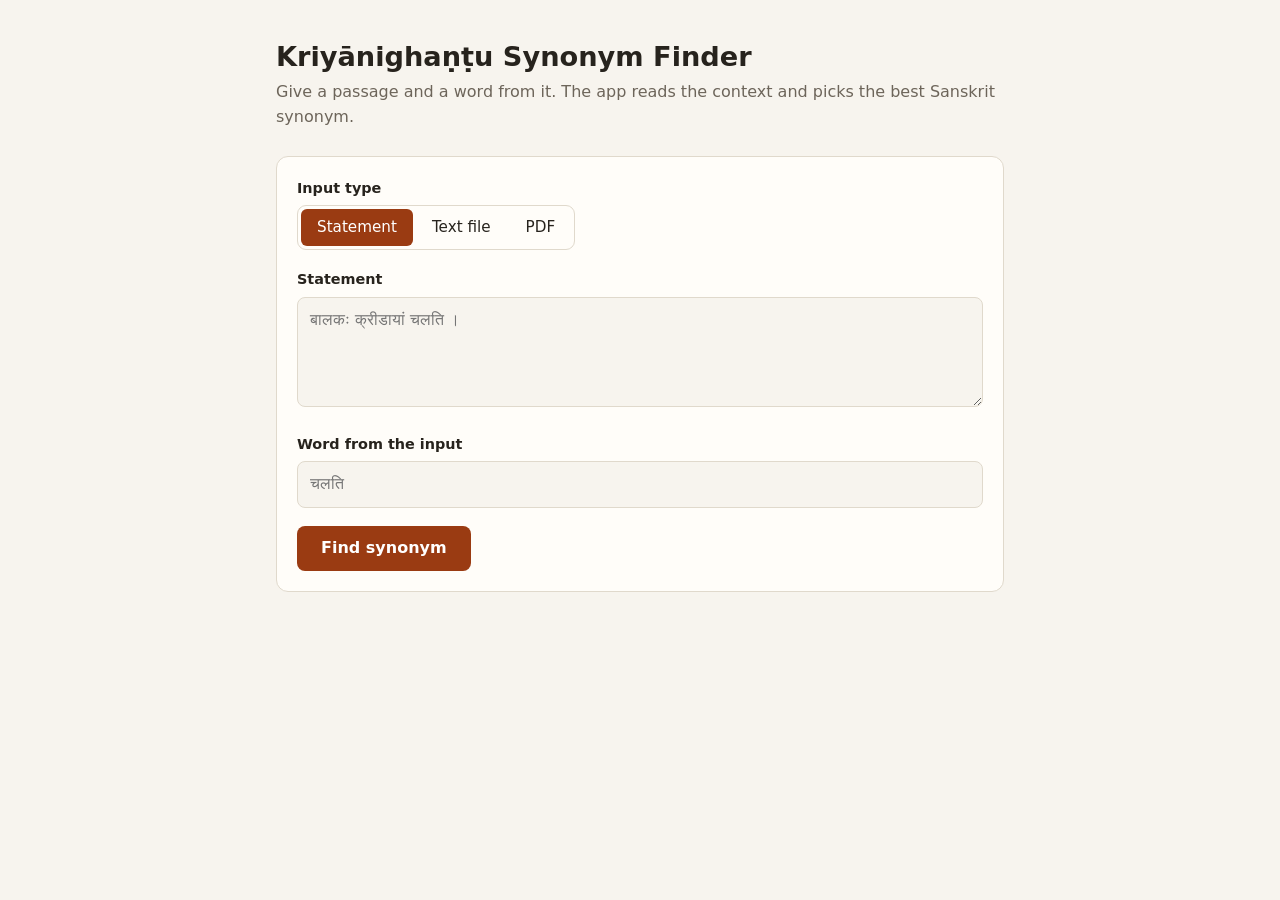
==== webapp/templates/index.html @ 25196334 "Kriyanighantu synonym finder: graph pipeline, web app, report and deployment - Builds a Verb-Shade-S" ====
<!doctype html>
<html lang="en">
<head>
<meta charset="utf-8">
<meta name="viewport" content="width=device-width, initial-scale=1">
<title>Kriyānighaṇṭu Synonym Finder</title>
<style>
:root {
  color-scheme: light dark;
  --bg: #f7f4ee; --panel: #fffdf9; --ink: #27231d; --muted: #6d655a; --line: #e0d9cc;
  --accent: #9a3b12; --accent-ink: #fff; --soft: #f6e8df; --warn-bg: #fdf3d8; --warn-ink: #6f5200;
}
@media (prefers-color-scheme: dark) {
  :root {
    --bg: #1b1916; --panel: #25221e; --ink: #f0ebe2; --muted: #aaa193; --line: #3b362f;
    --accent: #ef9a6d; --accent-ink: #2a1408; --soft: #3a2a20; --warn-bg: #3a3018; --warn-ink: #eed08a;
  }
}
* { box-sizing: border-box; }
body {
  margin: 0; background: var(--bg); color: var(--ink);
  font: 16px/1.55 "Segoe UI", "Nirmala UI", "Noto Sans Devanagari", system-ui, sans-serif;
}
main { max-width: 760px; margin: 0 auto; padding: 40px 16px 64px; }
h1 { font-size: 1.7rem; margin: 0; line-height: 1.25; }
.lead { color: var(--muted); margin: 6px 0 26px; }
.panel { background: var(--panel); border: 1px solid var(--line); border-radius: 12px; padding: 20px; }
form .panel { display: grid; gap: 18px; }
fieldset { border: 0; padding: 0; margin: 0; }
legend, label.field { display: block; font-weight: 600; font-size: .9rem; margin-bottom: 6px; padding: 0; }
.toggle { display: inline-flex; border: 1px solid var(--line); border-radius: 9px; padding: 3px; gap: 3px; }
.toggle input { position: absolute; opacity: 0; pointer-events: none; }
.toggle label { padding: 7px 16px; border-radius: 6px; cursor: pointer; font-size: .95rem; }
.toggle input:checked + label { background: var(--accent); color: var(--accent-ink); }
.toggle input:focus-visible + label { outline: 2px solid var(--accent); outline-offset: 2px; }
textarea, input[type=text], input[type=file] {
  width: 100%; font: inherit; color: inherit; background: var(--bg);
  border: 1px solid var(--line); border-radius: 8px; padding: 10px 12px;
}
textarea { min-height: 110px; resize: vertical; }
[hidden] { display: none !important; }
button.go {
  justify-self: start; background: var(--accent); color: var(--accent-ink); border: 0;
  border-radius: 8px; padding: 10px 24px; font: inherit; font-weight: 600; cursor: pointer;
}
button.go:disabled { opacity: .6; cursor: progress; }
#results { margin-top: 22px; display: grid; gap: 16px; }
.sentence { color: var(--muted); font-size: .92rem; margin: 0 0 12px; }
.tag { font-size: .8rem; font-weight: 600; letter-spacing: .02em; color: var(--muted); margin: 0; }
.best { font-size: 2.3rem; font-weight: 700; color: var(--accent); margin: 2px 0 4px; line-height: 1.25; overflow-wrap: anywhere; }
.forms { color: var(--muted); font-size: .92rem; margin: 0 0 10px; }
.meaning { margin: 12px 0 0; }
.gloss { color: var(--muted); font-size: .92rem; margin: 3px 0 0; }
.note { margin: 14px 0 0; padding: 9px 12px; border-radius: 8px; background: var(--soft); font-size: .92rem; }
.note.guess { background: var(--warn-bg); color: var(--warn-ink); }
.chips { display: flex; flex-wrap: wrap; gap: 6px; margin-top: 6px; }
.chip { border: 1px solid var(--line); border-radius: 99px; padding: 3px 12px; font-size: .95rem; background: none; color: inherit; font-family: inherit; }
button.chip { cursor: pointer; }
button.chip:hover { border-color: var(--accent); }
.section { margin-top: 16px; }
details { margin-top: 14px; border-top: 1px solid var(--line); padding-top: 10px; }
summary { cursor: pointer; font-size: .92rem; font-weight: 600; }
.other { margin-top: 10px; font-size: .92rem; }
.problem h2 { margin: 0 0 6px; font-size: 1.2rem; }
.problem p { margin: 0; }
.summary { color: var(--muted); font-size: .92rem; margin: 0; }
</style>
</head>
<body>
<main>
  <h1>Kriyānighaṇṭu Synonym Finder</h1>
  <p class="lead">Give a passage and a word from it. The app reads the context and picks the best Sanskrit synonym.</p>

  <form id="form">
    <div class="panel">
      <fieldset>
        <legend>Input type</legend>
        <div class="toggle">
          <input type="radio" name="mode" id="m-statement" value="statement" checked><label for="m-statement">Statement</label>
          <input type="radio" name="mode" id="m-text" value="text"><label for="m-text">Text file</label>
          <input type="radio" name="mode" id="m-pdf" value="pdf"><label for="m-pdf">PDF</label>
        </div>
      </fieldset>

      <div id="statement-input">
        <label class="field" for="text">Statement</label>
        <textarea id="text" name="text" placeholder="बालकः क्रीडायां चलति ।"></textarea>
      </div>
      <div id="file-input" hidden>
        <label class="field" for="file" id="file-label">File</label>
        <input type="file" id="file" name="file">
      </div>

      <div>
        <label class="field" for="word">Word from the input</label>
        <input type="text" id="word" name="word" placeholder="चलति" autocomplete="off">
      </div>
      <button class="go" id="go" type="submit">Find synonym</button>
    </div>
  </form>

  <div id="results" aria-live="polite"></div>
</main>

<script>
const form = document.getElementById('form');
const results = document.getElementById('results');
const go = document.getElementById('go');
const fileInput = document.getElementById('file');
const wordInput = document.getElementById('word');

function el(tag, className, text) {
  const node = document.createElement(tag);
  if (className) node.className = className;
  if (text !== undefined && text !== null) node.textContent = text;
  return node;
}

function meaningName(m) {
  return m.qualifier ? `${m.name} (${m.qualifier})` : m.name;
}

function chips(words, onPick) {
  const row = el('div', 'chips');
  for (const word of words) {
    const chip = el(onPick ? 'button' : 'span', 'chip', word);
    if (onPick) { chip.type = 'button'; chip.onclick = () => onPick(word); }
    row.append(chip);
  }
  return row;
}

function renderProblem(data) {
  const card = el('section', 'panel problem');
  card.append(el('h2', '', data.title), el('p', '', data.message));
  if (data.suggestions && data.suggestions.length) {
    const box = el('div', 'section');
    box.append(el('p', 'tag', data.suggestions_in_text ? 'Similar words in your text' : 'Similar verbs in the database'));
    box.append(chips(data.suggestions, data.suggestions_in_text ? word => { wordInput.value = word; form.requestSubmit(); } : null));
    card.append(box);
  }
  results.append(card);
}

function renderOccurrence(item) {
  const card = el('section', 'panel');
  card.append(el('p', 'sentence', item.sentence));
  const answer = item.answer;

  if (answer) {
    card.append(el('p', 'tag', answer.kind === 'exact' ? 'Best suited synonym' : 'Closest related word (no exact synonym)'));
    card.append(el('p', 'best', answer.best.word));
    if (answer.best.forms.length > 1) card.append(el('p', 'forms', 'Also: ' + answer.best.forms.slice(1).join(', ')));
    const meaning = el('p', 'meaning');
    meaning.append(el('strong', '', 'Meaning: '), document.createTextNode(meaningName(answer)));
    card.append(meaning);
    card.append(el('p', 'gloss', answer.gloss || 'The dataset has no English gloss for this meaning.'));
    card.append(el('p', 'note' + (item.certain ? '' : ' guess'),
      item.note + (answer.because.length ? ' Context words: ' + answer.because.join(', ') + '.' : '')));
    if (answer.alternatives.length) {
      const box = el('div', 'section');
      box.append(el('p', 'tag', 'Other synonyms for this meaning'));
      box.append(chips(answer.alternatives.map(a => a.word)));
      card.append(box);
    }
  } else {
    const box = el('div', 'problem');
    box.append(el('h2', '', item.explanation.title), el('p', '', item.explanation.message));
    card.append(box);
  }

  if (item.other_meanings.length) {
    const more = el('details');
    more.append(el('summary', '', `Other recorded meanings (${item.other_meanings.length})`));
    for (const m of item.other_meanings) {
      const row = el('div', 'other');
      row.append(el('strong', '', meaningName(m)));
      row.append(document.createTextNode(m.best ? ' → ' + m.best.word : ' → no synonym in the database'));
      if (m.gloss) row.append(el('div', 'gloss', m.gloss));
      more.append(row);
    }
    card.append(more);
  }
  results.append(card);
}

function render(data) {
  results.replaceChildren();
  if (data.status !== 'ok') return renderProblem(data);
  const shown = data.occurrences.length;
  const extra = data.occurrences_total > shown ? ` Showing the first ${shown} of ${data.occurrences_total}.` : '';
  if (data.occurrences_total > 1) results.append(el('p', 'summary', `“${data.word}” occurs in ${data.occurrences_total} sentences; each is read separately.${extra}`));
  data.occurrences.forEach(renderOccurrence);
}

function syncMode() {
  const mode = form.elements.mode.value;
  document.getElementById('statement-input').hidden = mode !== 'statement';
  document.getElementById('file-input').hidden = mode === 'statement';
  document.getElementById('file-label').textContent = mode === 'pdf' ? 'PDF file' : 'Text file (.txt)';
  fileInput.accept = mode === 'pdf' ? '.pdf,application/pdf' : '.txt,text/plain';
  fileInput.value = '';
  results.replaceChildren();
}
for (const radio of form.elements.mode) radio.addEventListener('change', syncMode);

form.addEventListener('submit', async event => {
  event.preventDefault();
  go.disabled = true;
  go.textContent = 'Reading…';
  try {
    const response = await fetch('/api/find', { method: 'POST', body: new FormData(form) });
    render(await response.json());
  } catch {
    render({ status: 'explained', title: 'The app is not responding', message: 'Check that the window running the app is still open, then try again.' });
  } finally {
    go.disabled = false;
    go.textContent = 'Find synonym';
  }
});
</script>
</body>
</html>
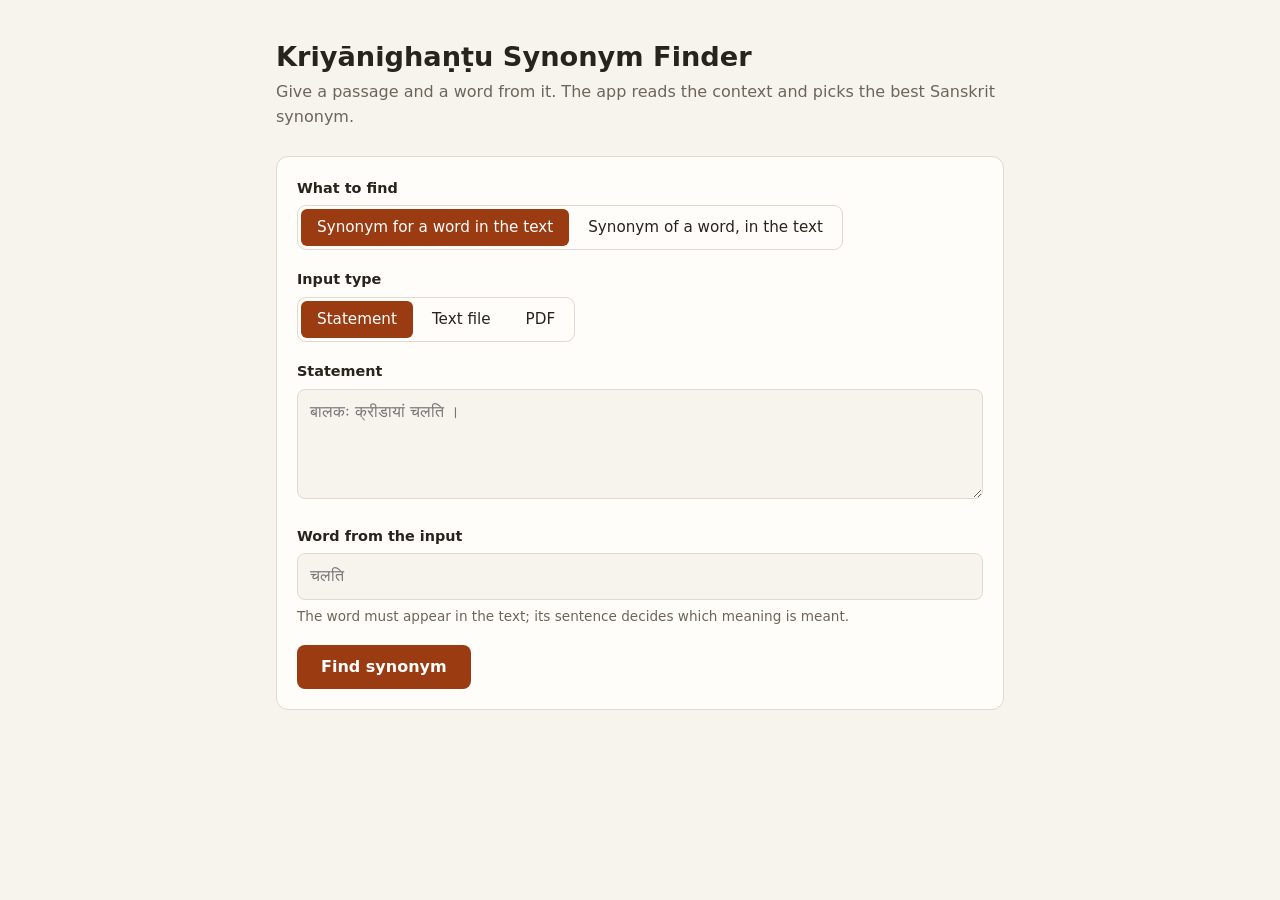
==== commit 0b1d585c: "Add second finder: a word's synonyms inside the text - New toggle on the page: "Synonym for a word i" ====
--- a/webapp/templates/index.html
+++ b/webapp/templates/index.html
@@ -28,7 +28,7 @@
 form .panel { display: grid; gap: 18px; }
 fieldset { border: 0; padding: 0; margin: 0; }
 legend, label.field { display: block; font-weight: 600; font-size: .9rem; margin-bottom: 6px; padding: 0; }
-.toggle { display: inline-flex; border: 1px solid var(--line); border-radius: 9px; padding: 3px; gap: 3px; }
+.toggle { display: inline-flex; flex-wrap: wrap; border: 1px solid var(--line); border-radius: 9px; padding: 3px; gap: 3px; }
 .toggle input { position: absolute; opacity: 0; pointer-events: none; }
 .toggle label { padding: 7px 16px; border-radius: 6px; cursor: pointer; font-size: .95rem; }
 .toggle input:checked + label { background: var(--accent); color: var(--accent-ink); }
@@ -64,15 +64,27 @@
 .problem h2 { margin: 0 0 6px; font-size: 1.2rem; }
 .problem p { margin: 0; }
 .summary { color: var(--muted); font-size: .92rem; margin: 0; }
+.hint { color: var(--muted); font-size: .85rem; margin: 6px 0 0; }
+.toggle { flex-wrap: wrap; }
+mark { background: var(--soft); color: inherit; border-radius: 4px; padding: 0 3px; font-weight: 600; }
+.headword { color: var(--muted); font-size: .92rem; margin: 0 0 6px; }
 </style>
 </head>
 <body>
 <main>
   <h1>Kriyānighaṇṭu Synonym Finder</h1>
-  <p class="lead">Give a passage and a word from it. The app reads the context and picks the best Sanskrit synonym.</p>
+  <p class="lead" id="lead"></p>
 
   <form id="form">
     <div class="panel">
+      <fieldset>
+        <legend>What to find</legend>
+        <div class="toggle">
+          <input type="radio" name="task" id="t-in-context" value="in_context" checked><label for="t-in-context">Synonym for a word in the text</label>
+          <input type="radio" name="task" id="t-in-text" value="in_text"><label for="t-in-text">Synonym of a word, in the text</label>
+        </div>
+      </fieldset>
+
       <fieldset>
         <legend>Input type</legend>
         <div class="toggle">
@@ -92,8 +104,9 @@
       </div>
 
       <div>
-        <label class="field" for="word">Word from the input</label>
+        <label class="field" for="word" id="word-label">Word from the input</label>
         <input type="text" id="word" name="word" placeholder="चलति" autocomplete="off">
+        <p class="hint" id="word-hint"></p>
       </div>
       <button class="go" id="go" type="submit">Find synonym</button>
     </div>
@@ -130,16 +143,70 @@
   return row;
 }
 
+const TASKS = {
+  in_context: {
+    lead: 'Give a passage and a word from it. The app reads the context and picks the best Sanskrit synonym.',
+    label: 'Word from the input',
+    hint: 'The word must appear in the text; its sentence decides which meaning is meant.',
+    button: 'Find synonym',
+  },
+  in_text: {
+    lead: 'Give a passage and any word. The app finds the words in the passage that are its synonyms, reading each in its context.',
+    label: 'Word to find synonyms of',
+    hint: 'The word does not need to be in the text: a Sanskrit verb (चलति) or an English meaning (go, tremble).',
+    button: 'Find in text',
+  },
+};
+const task = () => form.elements.task.value;
+
+function retry(word) { wordInput.value = word; form.requestSubmit(); }
+
 function renderProblem(data) {
   const card = el('section', 'panel problem');
   card.append(el('h2', '', data.title), el('p', '', data.message));
   if (data.suggestions && data.suggestions.length) {
+    // A spelling suggestion can be retried; in the in-text finder any database verb can be, since it need not be in the text.
+    const canRetry = data.suggestions_in_text || (task() === 'in_text' && !data.suggestions_label);
+    const label = data.suggestions_label || (data.suggestions_in_text ? 'Similar words in your text' : 'Similar verbs in the database');
     const box = el('div', 'section');
-    box.append(el('p', 'tag', data.suggestions_in_text ? 'Similar words in your text' : 'Similar verbs in the database'));
-    box.append(chips(data.suggestions, data.suggestions_in_text ? word => { wordInput.value = word; form.requestSubmit(); } : null));
+    box.append(el('p', 'tag', label));
+    box.append(chips(data.suggestions, canRetry ? retry : null));
     card.append(box);
   }
   results.append(card);
+}
+
+function sentenceWith(sentence, token) {
+  // The sentence with the matched word highlighted (it is rebuilt from tokens, so the word is present as typed).
+  const line = el('p', 'sentence');
+  const at = sentence.indexOf(token);
+  if (at < 0) { line.textContent = sentence; return line; }
+  line.append(document.createTextNode(sentence.slice(0, at)), el('mark', '', token),
+              document.createTextNode(sentence.slice(at + token.length)));
+  return line;
+}
+
+function renderMatch(item) {
+  const card = el('section', 'panel');
+  card.append(sentenceWith(item.sentence, item.token));
+  card.append(el('p', 'tag', item.kind === 'exact' ? 'Synonym found in your text' : 'Related word found in your text (no exact synonym)'));
+  card.append(el('p', 'best', item.token));
+  if (item.headword !== item.token) card.append(el('p', 'headword', 'Dictionary form: ' + item.headword));
+  const meaning = el('p', 'meaning');
+  meaning.append(el('strong', '', 'Shared meaning: '), document.createTextNode(meaningName(item.meaning)));
+  card.append(meaning);
+  card.append(el('p', 'gloss', item.meaning.gloss || 'The dataset has no English gloss for this meaning.'));
+  card.append(el('p', 'note' + (item.certain ? '' : ' guess'),
+    item.note + (item.because.length ? ' Context words: ' + item.because.join(', ') + '.' : '')));
+  results.append(card);
+}
+
+function renderMatches(data) {
+  const n = data.matches_total, shown = data.matches.length;
+  const extra = n > shown ? ` Showing the best ${shown}.` : '';
+  results.append(el('p', 'summary',
+    `Found ${n} word${n > 1 ? 's' : ''} in your text sharing a meaning with “${data.word}”, best match first.${extra}`));
+  data.matches.forEach(renderMatch);
 }
 
 function renderOccurrence(item) {
@@ -187,6 +254,7 @@
 function render(data) {
   results.replaceChildren();
   if (data.status !== 'ok') return renderProblem(data);
+  if (data.task === 'in_text') return renderMatches(data);
   const shown = data.occurrences.length;
   const extra = data.occurrences_total > shown ? ` Showing the first ${shown} of ${data.occurrences_total}.` : '';
   if (data.occurrences_total > 1) results.append(el('p', 'summary', `“${data.word}” occurs in ${data.occurrences_total} sentences; each is read separately.${extra}`));
@@ -203,6 +271,17 @@
   results.replaceChildren();
 }
 for (const radio of form.elements.mode) radio.addEventListener('change', syncMode);
+
+function syncTask() {
+  const t = TASKS[task()];
+  document.getElementById('lead').textContent = t.lead;
+  document.getElementById('word-label').textContent = t.label;
+  document.getElementById('word-hint').textContent = t.hint;
+  go.textContent = t.button;
+  results.replaceChildren();
+}
+for (const radio of form.elements.task) radio.addEventListener('change', syncTask);
+syncTask();
 
 form.addEventListener('submit', async event => {
   event.preventDefault();
@@ -215,7 +294,7 @@
     render({ status: 'explained', title: 'The app is not responding', message: 'Check that the window running the app is still open, then try again.' });
   } finally {
     go.disabled = false;
-    go.textContent = 'Find synonym';
+    go.textContent = TASKS[task()].button;
   }
 });
 </script>
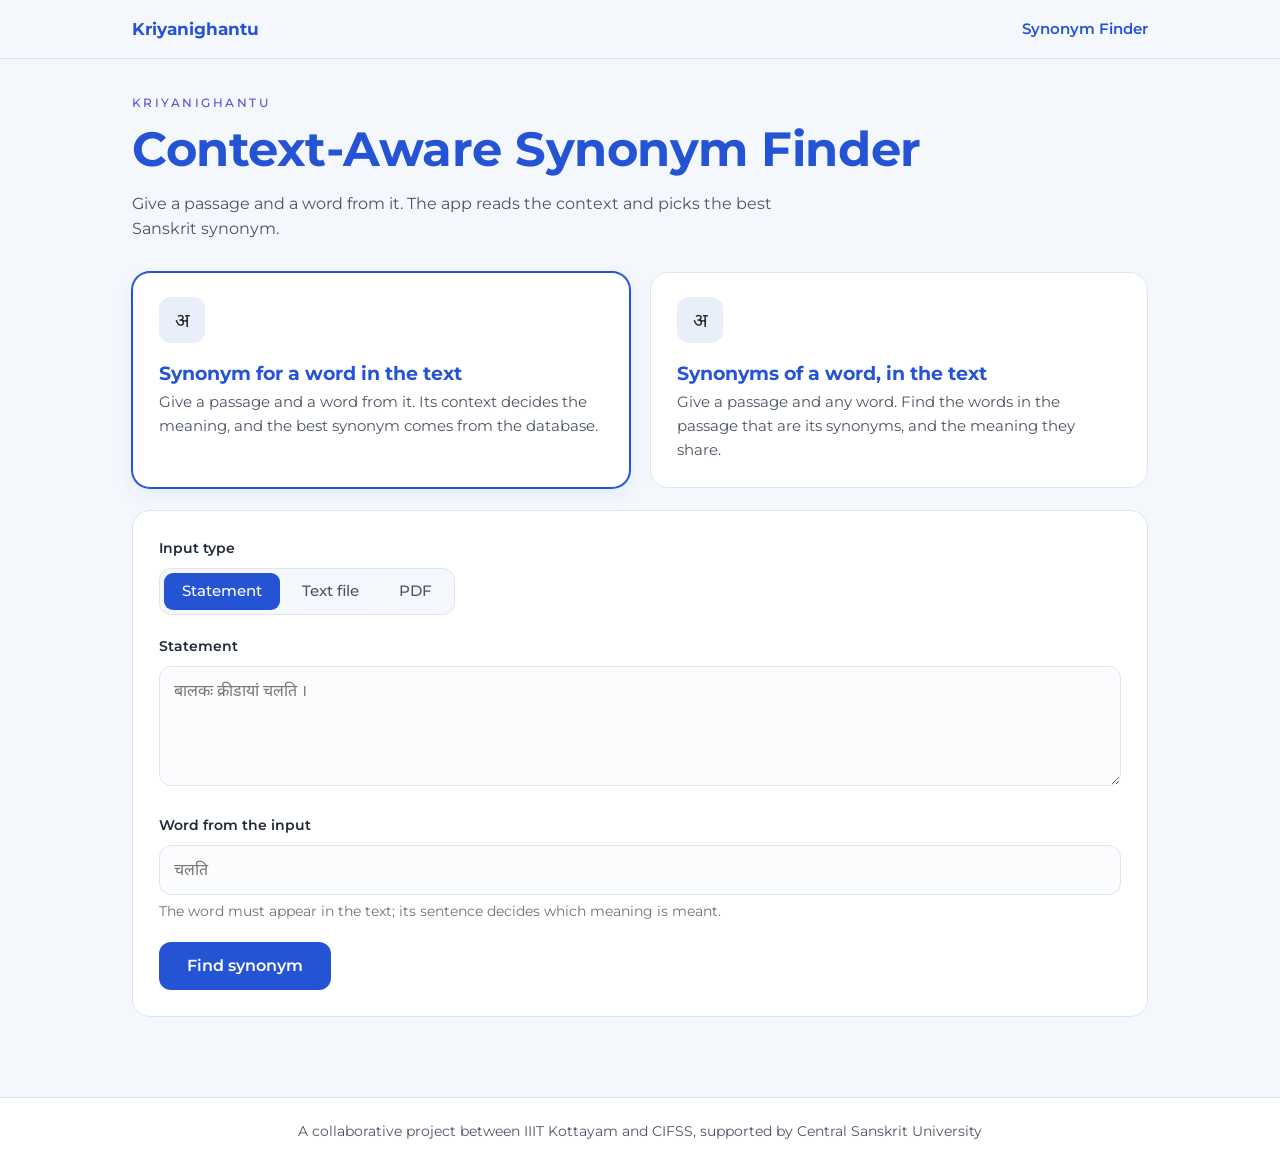
==== commit db24b5d5: "Restyle the web app to match the Kriyanighantu site - Montserrat type, blue headings, pale blue-grey" ====
--- a/webapp/templates/index.html
+++ b/webapp/templates/index.html
@@ -3,117 +3,195 @@
 <head>
 <meta charset="utf-8">
 <meta name="viewport" content="width=device-width, initial-scale=1">
-<title>Kriyānighaṇṭu Synonym Finder</title>
+<title>Synonym Finder · Kriyanighantu</title>
+<link rel="preconnect" href="https://fonts.googleapis.com">
+<link rel="preconnect" href="https://fonts.gstatic.com" crossorigin>
+<link href="https://fonts.googleapis.com/css2?family=Montserrat:wght@400;500;600;700&family=Noto+Sans+Devanagari:wght@400;600;700&display=swap" rel="stylesheet">
 <style>
+/* Matches the Kriyanighantu site: Montserrat, blue headings, pale blue-grey page, white rounded cards. */
 :root {
-  color-scheme: light dark;
-  --bg: #f7f4ee; --panel: #fffdf9; --ink: #27231d; --muted: #6d655a; --line: #e0d9cc;
-  --accent: #9a3b12; --accent-ink: #fff; --soft: #f6e8df; --warn-bg: #fdf3d8; --warn-ink: #6f5200;
-}
-@media (prefers-color-scheme: dark) {
-  :root {
-    --bg: #1b1916; --panel: #25221e; --ink: #f0ebe2; --muted: #aaa193; --line: #3b362f;
-    --accent: #ef9a6d; --accent-ink: #2a1408; --soft: #3a2a20; --warn-bg: #3a3018; --warn-ink: #eed08a;
-  }
+  color-scheme: light;
+  --bg: #f4f7fc; --panel: #ffffff; --ink: #1f2937; --text: #4b5563; --muted: #6b7280; --line: #dfe5ef;
+  --accent: #2453d4; --accent-dark: #1b40a8; --accent-ink: #ffffff; --eyebrow: #5550d6;
+  --tile: #e8effb; --soft: #edf2fd; --warn-bg: #fff6df; --warn-ink: #7a5600;
+  --radius: 18px;
+  --font: "Montserrat", "Noto Sans Devanagari", "Nirmala UI", "Segoe UI", system-ui, sans-serif;
 }
 * { box-sizing: border-box; }
 body {
-  margin: 0; background: var(--bg); color: var(--ink);
-  font: 16px/1.55 "Segoe UI", "Nirmala UI", "Noto Sans Devanagari", system-ui, sans-serif;
-}
-main { max-width: 760px; margin: 0 auto; padding: 40px 16px 64px; }
-h1 { font-size: 1.7rem; margin: 0; line-height: 1.25; }
-.lead { color: var(--muted); margin: 6px 0 26px; }
-.panel { background: var(--panel); border: 1px solid var(--line); border-radius: 12px; padding: 20px; }
-form .panel { display: grid; gap: 18px; }
-fieldset { border: 0; padding: 0; margin: 0; }
-legend, label.field { display: block; font-weight: 600; font-size: .9rem; margin-bottom: 6px; padding: 0; }
-.toggle { display: inline-flex; flex-wrap: wrap; border: 1px solid var(--line); border-radius: 9px; padding: 3px; gap: 3px; }
+  margin: 0; background: var(--bg); color: var(--text); font: 16px/1.6 var(--font);
+  display: flex; flex-direction: column; min-height: 100vh;
+}
+a { color: inherit; }
+.wrap { width: 100%; max-width: 1064px; margin: 0 auto; padding: 0 24px; }
+
+/* Header bar */
+.site-header { border-bottom: 1px solid var(--line); }
+.site-header .wrap { display: flex; align-items: center; justify-content: space-between; gap: 16px; min-height: 58px; }
+.brand { color: var(--accent); font-weight: 700; font-size: 1.05rem; text-decoration: none; }
+.site-nav { display: flex; gap: 22px; font-size: .95rem; }
+.site-nav a { color: var(--text); text-decoration: none; }
+.site-nav a[aria-current] { color: var(--accent); font-weight: 600; }
+
+/* Page */
+main { flex: 1; padding: 34px 0 56px; }
+.eyebrow { color: var(--eyebrow); font-size: .78rem; font-weight: 500; letter-spacing: .2em; text-transform: uppercase; margin: 0 0 10px; }
+h1 { color: var(--accent); font-size: clamp(2rem, 5vw, 3rem); font-weight: 700; line-height: 1.12; margin: 0; letter-spacing: -.01em; }
+.lead { color: var(--text); max-width: 640px; margin: 14px 0 30px; }
+
+/* The two finders, chosen like the site's "Search by ..." cards */
+.finders { display: grid; grid-template-columns: repeat(auto-fit, minmax(260px, 1fr)); gap: 20px; border: 0; padding: 0; margin: 0 0 22px; }
+.finders legend { position: absolute; width: 1px; height: 1px; overflow: hidden; clip: rect(0 0 0 0); }
+.finder input { position: absolute; opacity: 0; pointer-events: none; }
+.finder label {
+  display: block; height: 100%; background: var(--panel); border: 1px solid var(--line); border-radius: var(--radius);
+  padding: 24px 26px; cursor: pointer; transition: border-color .15s, box-shadow .15s;
+}
+.finder label:hover { border-color: #b9c8ea; }
+.finder input:checked + label { border-color: var(--accent); box-shadow: 0 0 0 1px var(--accent), 0 6px 18px rgba(36, 83, 212, .08); }
+.finder input:focus-visible + label { outline: 3px solid rgba(36, 83, 212, .35); outline-offset: 2px; }
+.tile {
+  display: inline-grid; place-items: center; width: 46px; height: 46px; border-radius: 12px;
+  background: var(--tile); color: var(--ink); font-size: 1.2rem; margin-bottom: 18px;
+}
+.finder-title { display: block; color: var(--accent); font-size: 1.2rem; font-weight: 700; line-height: 1.3; }
+.finder-text { display: block; color: var(--text); font-size: .95rem; margin-top: 4px; }
+
+/* Input panel */
+.panel { background: var(--panel); border: 1px solid var(--line); border-radius: var(--radius); padding: 26px; }
+form .panel { display: grid; gap: 20px; }
+fieldset { border: 0; padding: 0; margin: 0; min-width: 0; }
+legend, label.field { display: block; color: var(--ink); font-weight: 600; font-size: .9rem; margin-bottom: 8px; padding: 0; }
+.toggle { display: inline-flex; flex-wrap: wrap; background: var(--bg); border: 1px solid var(--line); border-radius: 12px; padding: 4px; gap: 4px; }
 .toggle input { position: absolute; opacity: 0; pointer-events: none; }
-.toggle label { padding: 7px 16px; border-radius: 6px; cursor: pointer; font-size: .95rem; }
+.toggle label { padding: 7px 18px; border-radius: 9px; cursor: pointer; font-size: .92rem; font-weight: 500; color: var(--text); }
 .toggle input:checked + label { background: var(--accent); color: var(--accent-ink); }
-.toggle input:focus-visible + label { outline: 2px solid var(--accent); outline-offset: 2px; }
+.toggle input:focus-visible + label { outline: 3px solid rgba(36, 83, 212, .35); outline-offset: 2px; }
 textarea, input[type=text], input[type=file] {
-  width: 100%; font: inherit; color: inherit; background: var(--bg);
-  border: 1px solid var(--line); border-radius: 8px; padding: 10px 12px;
-}
-textarea { min-height: 110px; resize: vertical; }
+  width: 100%; font: inherit; color: var(--ink); background: #fbfcfe;
+  border: 1px solid var(--line); border-radius: 12px; padding: 11px 14px;
+}
+textarea:focus, input[type=text]:focus { outline: none; border-color: var(--accent); box-shadow: 0 0 0 3px rgba(36, 83, 212, .15); }
+textarea { min-height: 120px; resize: vertical; }
 [hidden] { display: none !important; }
 button.go {
   justify-self: start; background: var(--accent); color: var(--accent-ink); border: 0;
-  border-radius: 8px; padding: 10px 24px; font: inherit; font-weight: 600; cursor: pointer;
-}
+  border-radius: 12px; padding: 11px 28px; font: inherit; font-weight: 600; cursor: pointer;
+}
+button.go:hover { background: var(--accent-dark); }
 button.go:disabled { opacity: .6; cursor: progress; }
-#results { margin-top: 22px; display: grid; gap: 16px; }
+.hint { color: var(--muted); font-size: .85rem; margin: 6px 0 0; }
+
+/* Results */
+#results { margin-top: 24px; display: grid; gap: 18px; }
+#results .panel { padding: 24px 26px; }
 .sentence { color: var(--muted); font-size: .92rem; margin: 0 0 12px; }
-.tag { font-size: .8rem; font-weight: 600; letter-spacing: .02em; color: var(--muted); margin: 0; }
-.best { font-size: 2.3rem; font-weight: 700; color: var(--accent); margin: 2px 0 4px; line-height: 1.25; overflow-wrap: anywhere; }
-.forms { color: var(--muted); font-size: .92rem; margin: 0 0 10px; }
-.meaning { margin: 12px 0 0; }
+mark { background: var(--tile); color: var(--accent); border-radius: 5px; padding: 0 4px; font-weight: 600; }
+.tag { font-size: .75rem; font-weight: 600; letter-spacing: .12em; text-transform: uppercase; color: var(--eyebrow); margin: 0; }
+.best { font-size: 2.4rem; font-weight: 700; color: var(--accent); margin: 4px 0; line-height: 1.3; overflow-wrap: anywhere; }
+.forms, .headword { color: var(--muted); font-size: .92rem; margin: 0 0 8px; }
+.meaning { color: var(--ink); margin: 12px 0 0; }
 .gloss { color: var(--muted); font-size: .92rem; margin: 3px 0 0; }
-.note { margin: 14px 0 0; padding: 9px 12px; border-radius: 8px; background: var(--soft); font-size: .92rem; }
+.note { margin: 16px 0 0; padding: 10px 14px; border-radius: 12px; background: var(--soft); color: var(--ink); font-size: .92rem; }
 .note.guess { background: var(--warn-bg); color: var(--warn-ink); }
-.chips { display: flex; flex-wrap: wrap; gap: 6px; margin-top: 6px; }
-.chip { border: 1px solid var(--line); border-radius: 99px; padding: 3px 12px; font-size: .95rem; background: none; color: inherit; font-family: inherit; }
+.chips { display: flex; flex-wrap: wrap; gap: 8px; margin-top: 8px; }
+.chip { border: 1px solid var(--line); border-radius: 99px; padding: 4px 14px; font-size: .95rem; background: var(--bg); color: var(--ink); font-family: inherit; }
 button.chip { cursor: pointer; }
-button.chip:hover { border-color: var(--accent); }
-.section { margin-top: 16px; }
-details { margin-top: 14px; border-top: 1px solid var(--line); padding-top: 10px; }
-summary { cursor: pointer; font-size: .92rem; font-weight: 600; }
+button.chip:hover { border-color: var(--accent); color: var(--accent); }
+.section { margin-top: 18px; }
+details { margin-top: 16px; border-top: 1px solid var(--line); padding-top: 12px; }
+summary { cursor: pointer; font-size: .92rem; font-weight: 600; color: var(--ink); }
 .other { margin-top: 10px; font-size: .92rem; }
-.problem h2 { margin: 0 0 6px; font-size: 1.2rem; }
+.other strong { color: var(--ink); }
+.problem h2 { color: var(--accent); margin: 0 0 6px; font-size: 1.2rem; }
 .problem p { margin: 0; }
-.summary { color: var(--muted); font-size: .92rem; margin: 0; }
-.hint { color: var(--muted); font-size: .85rem; margin: 6px 0 0; }
-.toggle { flex-wrap: wrap; }
-mark { background: var(--soft); color: inherit; border-radius: 4px; padding: 0 3px; font-weight: 600; }
-.headword { color: var(--muted); font-size: .92rem; margin: 0 0 6px; }
+.summary { color: var(--text); font-size: .95rem; margin: 0; }
+
+/* Footer */
+.site-footer { background: #ffffff; border-top: 1px solid var(--line); }
+.site-footer p { margin: 0; padding: 22px 0; text-align: center; color: var(--text); font-size: .88rem; }
+
+@media (max-width: 640px) {
+  .wrap { padding: 0 16px; }
+  .panel, #results .panel { padding: 20px; }
+  .best { font-size: 2rem; }
+}
 </style>
 </head>
 <body>
+<header class="site-header">
+  <div class="wrap">
+    <a class="brand" href="/">Kriyanighantu</a>
+    <nav class="site-nav" aria-label="Main">
+      <a href="/" aria-current="page">Synonym Finder</a>
+    </nav>
+  </div>
+</header>
+
 <main>
-  <h1>Kriyānighaṇṭu Synonym Finder</h1>
-  <p class="lead" id="lead"></p>
-
-  <form id="form">
-    <div class="panel">
-      <fieldset>
-        <legend>What to find</legend>
-        <div class="toggle">
-          <input type="radio" name="task" id="t-in-context" value="in_context" checked><label for="t-in-context">Synonym for a word in the text</label>
-          <input type="radio" name="task" id="t-in-text" value="in_text"><label for="t-in-text">Synonym of a word, in the text</label>
+  <div class="wrap">
+    <p class="eyebrow">Kriyanighantu</p>
+    <h1>Context-Aware Synonym Finder</h1>
+    <p class="lead" id="lead"></p>
+
+    <form id="form">
+      <fieldset class="finders">
+        <legend>Finder</legend>
+        <div class="finder">
+          <input type="radio" name="task" id="t-in-context" value="in_context" checked>
+          <label for="t-in-context">
+            <span class="tile" aria-hidden="true">अ</span>
+            <span class="finder-title">Synonym for a word in the text</span>
+            <span class="finder-text">Give a passage and a word from it. Its context decides the meaning, and the best synonym comes from the database.</span>
+          </label>
+        </div>
+        <div class="finder">
+          <input type="radio" name="task" id="t-in-text" value="in_text">
+          <label for="t-in-text">
+            <span class="tile" aria-hidden="true">अ</span>
+            <span class="finder-title">Synonyms of a word, in the text</span>
+            <span class="finder-text">Give a passage and any word. Find the words in the passage that are its synonyms, and the meaning they share.</span>
+          </label>
         </div>
       </fieldset>
 
-      <fieldset>
-        <legend>Input type</legend>
-        <div class="toggle">
-          <input type="radio" name="mode" id="m-statement" value="statement" checked><label for="m-statement">Statement</label>
-          <input type="radio" name="mode" id="m-text" value="text"><label for="m-text">Text file</label>
-          <input type="radio" name="mode" id="m-pdf" value="pdf"><label for="m-pdf">PDF</label>
-        </div>
-      </fieldset>
-
-      <div id="statement-input">
-        <label class="field" for="text">Statement</label>
-        <textarea id="text" name="text" placeholder="बालकः क्रीडायां चलति ।"></textarea>
+      <div class="panel">
+        <fieldset>
+          <legend>Input type</legend>
+          <div class="toggle">
+            <input type="radio" name="mode" id="m-statement" value="statement" checked><label for="m-statement">Statement</label>
+            <input type="radio" name="mode" id="m-text" value="text"><label for="m-text">Text file</label>
+            <input type="radio" name="mode" id="m-pdf" value="pdf"><label for="m-pdf">PDF</label>
+          </div>
+        </fieldset>
+
+        <div id="statement-input">
+          <label class="field" for="text">Statement</label>
+          <textarea id="text" name="text" placeholder="बालकः क्रीडायां चलति ।"></textarea>
+        </div>
+        <div id="file-input" hidden>
+          <label class="field" for="file" id="file-label">File</label>
+          <input type="file" id="file" name="file">
+        </div>
+
+        <div>
+          <label class="field" for="word" id="word-label">Word from the input</label>
+          <input type="text" id="word" name="word" placeholder="चलति" autocomplete="off">
+          <p class="hint" id="word-hint"></p>
+        </div>
+        <button class="go" id="go" type="submit">Find synonym</button>
       </div>
-      <div id="file-input" hidden>
-        <label class="field" for="file" id="file-label">File</label>
-        <input type="file" id="file" name="file">
-      </div>
-
-      <div>
-        <label class="field" for="word" id="word-label">Word from the input</label>
-        <input type="text" id="word" name="word" placeholder="चलति" autocomplete="off">
-        <p class="hint" id="word-hint"></p>
-      </div>
-      <button class="go" id="go" type="submit">Find synonym</button>
-    </div>
-  </form>
-
-  <div id="results" aria-live="polite"></div>
+    </form>
+
+    <div id="results" aria-live="polite"></div>
+  </div>
 </main>
+
+<footer class="site-footer">
+  <div class="wrap">
+    <p>A collaborative project between IIIT Kottayam and CIFSS, supported by Central Sanskrit University</p>
+  </div>
+</footer>
 
 <script>
 const form = document.getElementById('form');
